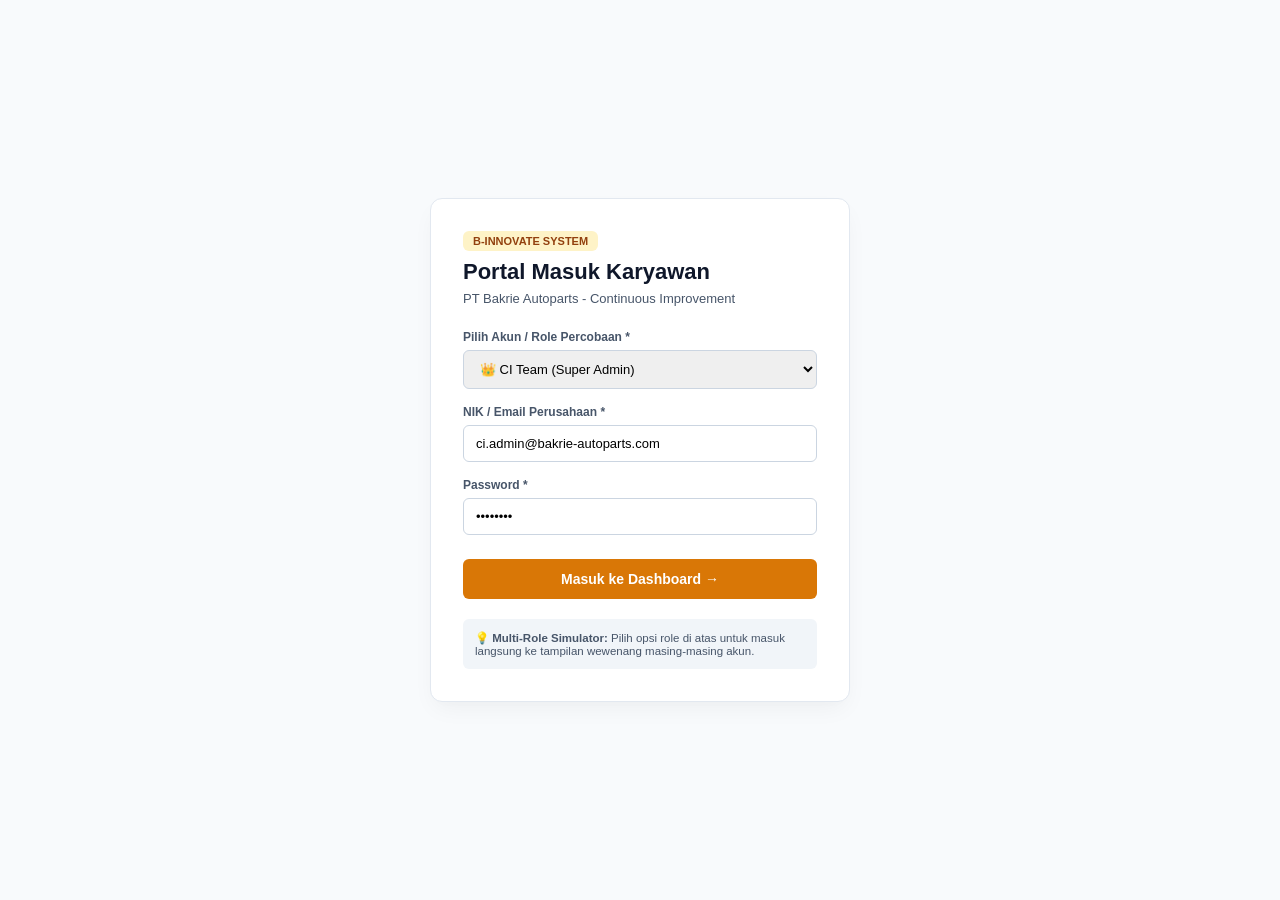
==== login.html @ 6d1c1502 "Rename Login.html to login.html" ====
<!doctype html>
<html lang="id">
  <head>
    <meta charset="UTF-8" />
    <meta name="viewport" content="width=device-width, initial-scale=1.0" />
    <title>Login - B-INNOVATE PT Bakrie Autoparts</title>
    <style>
      :root {
        --primary: #d97706;
        --primary-hover: #b45309;
        --dark: #0f172a;
        --slate: #475569;
        --line: #e2e8f0;
        --bg: #f8fafc;
      }
      * {
        box-sizing: border-box;
        font-family:
          -apple-system, BlinkMacSystemFont, "Segoe UI", Roboto, sans-serif;
      }
      body {
        margin: 0;
        background: var(--bg);
        display: flex;
        align-items: center;
        justify-content: center;
        min-height: 100vh;
      }
      .login-card {
        background: #ffffff;
        width: 100%;
        max-width: 420px;
        padding: 32px;
        border-radius: 12px;
        box-shadow:
          0 10px 25px -5px rgba(0, 0, 0, 0.05),
          0 8px 10px -6px rgba(0, 0, 0, 0.01);
        border: 1px solid var(--line);
      }
      .logo-badge {
        display: inline-block;
        background: #fef3c7;
        color: #92400e;
        padding: 4px 10px;
        border-radius: 6px;
        font-size: 11px;
        font-weight: 700;
        margin-bottom: 8px;
      }
      h2 {
        margin: 0 0 6px 0;
        color: var(--dark);
        font-size: 22px;
      }
      .sub {
        color: var(--slate);
        font-size: 13px;
        margin-bottom: 24px;
      }
      .field {
        margin-bottom: 16px;
        display: flex;
        flex-direction: column;
        gap: 6px;
      }
      label {
        font-size: 12px;
        font-weight: 600;
        color: var(--slate);
      }
      input,
      select {
        width: 100%;
        padding: 10px 12px;
        border: 1px solid #cbd5e1;
        border-radius: 6px;
        font-size: 13px;
        outline: none;
      }
      input:focus,
      select:focus {
        border-color: var(--primary);
        ring: 2px solid #fde68a;
      }
      button.btn-submit {
        width: 100%;
        padding: 12px;
        background: var(--primary);
        color: white;
        border: none;
        border-radius: 6px;
        font-size: 14px;
        font-weight: 600;
        cursor: pointer;
        margin-top: 8px;
        transition: background 0.2s;
      }
      button.btn-submit:hover {
        background: var(--primary-hover);
      }
      .helper-box {
        margin-top: 20px;
        padding: 12px;
        background: #f1f5f9;
        border-radius: 6px;
        font-size: 11.5px;
        color: #475569;
      }
    </style>
  </head>
  <body>
    <div class="login-card">
      <div class="logo-badge">B-INNOVATE SYSTEM</div>
      <h2>Portal Masuk Karyawan</h2>
      <div class="sub">PT Bakrie Autoparts - Continuous Improvement</div>

      <form onsubmit="handleLogin(event)">
        <div class="field">
          <label>Pilih Akun / Role Percobaan *</label>
          <select id="loginRole" required onchange="autoFillCredential()">
            <option value="CI_TEAM">👑 CI Team (Super Admin)</option>
            <option value="PIC">✍️ PIC / Team Leader (Operational)</option>
            <option value="FASILITATOR">
              🧭 Fasilitator Lapangan (Operational)
            </option>
            <option value="MANAGER">👔 Department Manager (Operational)</option>
            <option value="FINANCE">
              💰 Finance Verifier (Financial Directorate)
            </option>
            <option value="MGR_RISK">🛡️ Head of Risk &amp; Compliance</option>
          </select>
        </div>

        <div class="field">
          <label>NIK / Email Perusahaan *</label>
          <input
            type="text"
            id="loginUser"
            value="ci.admin@bakrie-autoparts.com"
            required
          />
        </div>

        <div class="field">
          <label>Password *</label>
          <input type="password" id="loginPass" value="••••••••" required />
        </div>

        <button type="submit" class="btn-submit">
          Masuk ke Dashboard &rarr;
        </button>
      </form>

      <div class="helper-box">
        💡 <b>Multi-Role Simulator:</b> Pilih opsi role di atas untuk masuk
        langsung ke tampilan wewenang masing-masing akun.
      </div>
    </div>

    <script>
      function autoFillCredential() {
        const role = document.getElementById("loginRole").value;
        const userEl = document.getElementById("loginUser");
        const credMap = {
          CI_TEAM: "ci.admin@bakrie-autoparts.com",
          PIC: "pic.operational@bakrie-autoparts.com",
          FASILITATOR: "fasilitator.ops@bakrie-autoparts.com",
          MANAGER: "manager.ops@bakrie-autoparts.com",
          FINANCE: "finance.verifier@bakrie-autoparts.com",
          MGR_RISK: "risk.head@bakrie-autoparts.com",
        };
        userEl.value = credMap[role] || "user@bakrie-autoparts.com";
      }

      function handleLogin(e) {
        e.preventDefault();
        const selectedRole = document.getElementById("loginRole").value;
        // Simpan session pengguna ke browser
        localStorage.setItem("binnovate_user_role", selectedRole);
        // Alihkan ke halaman dashboard utama
        window.location.href = "index.html";
      }
    </script>
  </body>
</html>
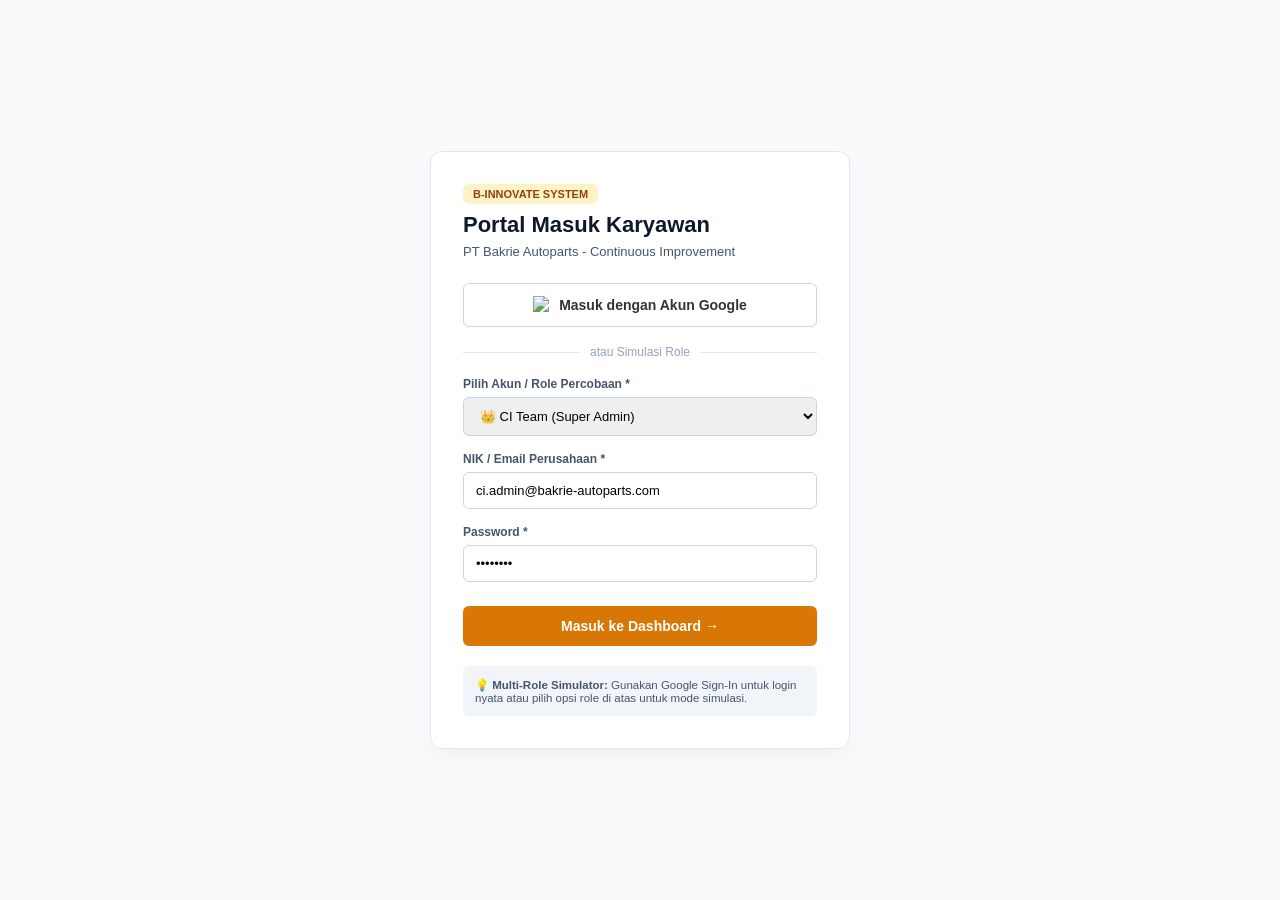
==== commit 4f7f67a4: "Update login.html" ====
--- a/login.html
+++ b/login.html
@@ -15,8 +15,7 @@
       }
       * {
         box-sizing: border-box;
-        font-family:
-          -apple-system, BlinkMacSystemFont, "Segoe UI", Roboto, sans-serif;
+        font-family: -apple-system, BlinkMacSystemFont, "Segoe UI", Roboto, sans-serif;
       }
       body {
         margin: 0;
@@ -32,9 +31,7 @@
         max-width: 420px;
         padding: 32px;
         border-radius: 12px;
-        box-shadow:
-          0 10px 25px -5px rgba(0, 0, 0, 0.05),
-          0 8px 10px -6px rgba(0, 0, 0, 0.01);
+        box-shadow: 0 10px 25px -5px rgba(0, 0, 0, 0.05), 0 8px 10px -6px rgba(0, 0, 0, 0.01);
         border: 1px solid var(--line);
       }
       .logo-badge {
@@ -68,8 +65,7 @@
         font-weight: 600;
         color: var(--slate);
       }
-      input,
-      select {
+      input, select {
         width: 100%;
         padding: 10px 12px;
         border: 1px solid #cbd5e1;
@@ -77,10 +73,8 @@
         font-size: 13px;
         outline: none;
       }
-      input:focus,
-      select:focus {
+      input:focus, select:focus {
         border-color: var(--primary);
-        ring: 2px solid #fde68a;
       }
       button.btn-submit {
         width: 100%;
@@ -97,6 +91,41 @@
       }
       button.btn-submit:hover {
         background: var(--primary-hover);
+      }
+      button.btn-google {
+        width: 100%;
+        padding: 12px;
+        background: #ffffff;
+        color: #333333;
+        border: 1px solid #cbd5e1;
+        border-radius: 6px;
+        font-size: 14px;
+        font-weight: 600;
+        cursor: pointer;
+        margin-top: 12px;
+        display: flex;
+        align-items: center;
+        justify-content: center;
+        gap: 8px;
+      }
+      button.btn-google:hover {
+        background: #f8fafc;
+      }
+      .divider {
+        display: flex;
+        align-items: center;
+        text-align: center;
+        margin: 18px 0;
+        color: #94a3b8;
+        font-size: 12px;
+      }
+      .divider::before, .divider::after {
+        content: '';
+        flex: 1;
+        border-bottom: 1px solid #e2e8f0;
+      }
+      .divider span {
+        padding: 0 10px;
       }
       .helper-box {
         margin-top: 20px;
@@ -114,31 +143,30 @@
       <h2>Portal Masuk Karyawan</h2>
       <div class="sub">PT Bakrie Autoparts - Continuous Improvement</div>
 
+      <!-- Tombol Google Login -->
+      <button type="button" class="btn-google" onclick="loginWithGoogle()">
+        <img src="https://www.gstatic.com/firebasejs/ui/2.0.0/images/auth/google.svg" width="18" height="18" alt="Google">
+        Masuk dengan Akun Google
+      </button>
+
+      <div class="divider"><span>atau Simulasi Role</span></div>
+
       <form onsubmit="handleLogin(event)">
         <div class="field">
           <label>Pilih Akun / Role Percobaan *</label>
           <select id="loginRole" required onchange="autoFillCredential()">
             <option value="CI_TEAM">👑 CI Team (Super Admin)</option>
             <option value="PIC">✍️ PIC / Team Leader (Operational)</option>
-            <option value="FASILITATOR">
-              🧭 Fasilitator Lapangan (Operational)
-            </option>
+            <option value="FASILITATOR">🧭 Fasilitator Lapangan (Operational)</option>
             <option value="MANAGER">👔 Department Manager (Operational)</option>
-            <option value="FINANCE">
-              💰 Finance Verifier (Financial Directorate)
-            </option>
+            <option value="FINANCE">💰 Finance Verifier (Financial Directorate)</option>
             <option value="MGR_RISK">🛡️ Head of Risk &amp; Compliance</option>
           </select>
         </div>
 
         <div class="field">
           <label>NIK / Email Perusahaan *</label>
-          <input
-            type="text"
-            id="loginUser"
-            value="ci.admin@bakrie-autoparts.com"
-            required
-          />
+          <input type="text" id="loginUser" value="ci.admin@bakrie-autoparts.com" required />
         </div>
 
         <div class="field">
@@ -152,12 +180,41 @@
       </form>
 
       <div class="helper-box">
-        💡 <b>Multi-Role Simulator:</b> Pilih opsi role di atas untuk masuk
-        langsung ke tampilan wewenang masing-masing akun.
+        💡 <b>Multi-Role Simulator:</b> Gunakan Google Sign-In untuk login nyata atau pilih opsi role di atas untuk mode simulasi.
       </div>
     </div>
 
+    <!-- Firebase SDK (Compat Version) -->
+    <script src="https://www.gstatic.com/firebasejs/10.8.0/firebase-app-compat.js"></script>
+    <script src="https://www.gstatic.com/firebasejs/10.8.0/firebase-auth-compat.js"></script>
+
     <script>
+      // 1. Konfigurasi Firebase (Sesuaikan dengan data dari Firebase Console)
+      const firebaseConfig = {
+        apiKey: "API_KEY_KAMU",
+        authDomain: "monitoring-ci-e12ca.firebaseapp.com",
+        projectId: "monitoring-ci-e12ca",
+        storageBucket: "monitoring-ci-e12ca.appspot.com",
+        messagingSenderId: "SENDER_ID_KAMU",
+        appId: "APP_ID_KAMU"
+      };
+
+      firebase.initializeApp(firebaseConfig);
+      const auth = firebase.auth();
+
+      // 2. Fungsi Login via Google
+      function loginWithGoogle() {
+        const provider = new firebase.auth.GoogleAuthProvider();
+        auth.signInWithPopup(provider)
+          .then((result) => {
+            localStorage.setItem("binnovate_user_role", "PIC"); // Default role
+            window.location.href = "index.html";
+          })
+          .catch((error) => {
+            alert("Gagal Login Google: " + error.message);
+          });
+      }
+
       function autoFillCredential() {
         const role = document.getElementById("loginRole").value;
         const userEl = document.getElementById("loginUser");
@@ -175,9 +232,7 @@
       function handleLogin(e) {
         e.preventDefault();
         const selectedRole = document.getElementById("loginRole").value;
-        // Simpan session pengguna ke browser
         localStorage.setItem("binnovate_user_role", selectedRole);
-        // Alihkan ke halaman dashboard utama
         window.location.href = "index.html";
       }
     </script>
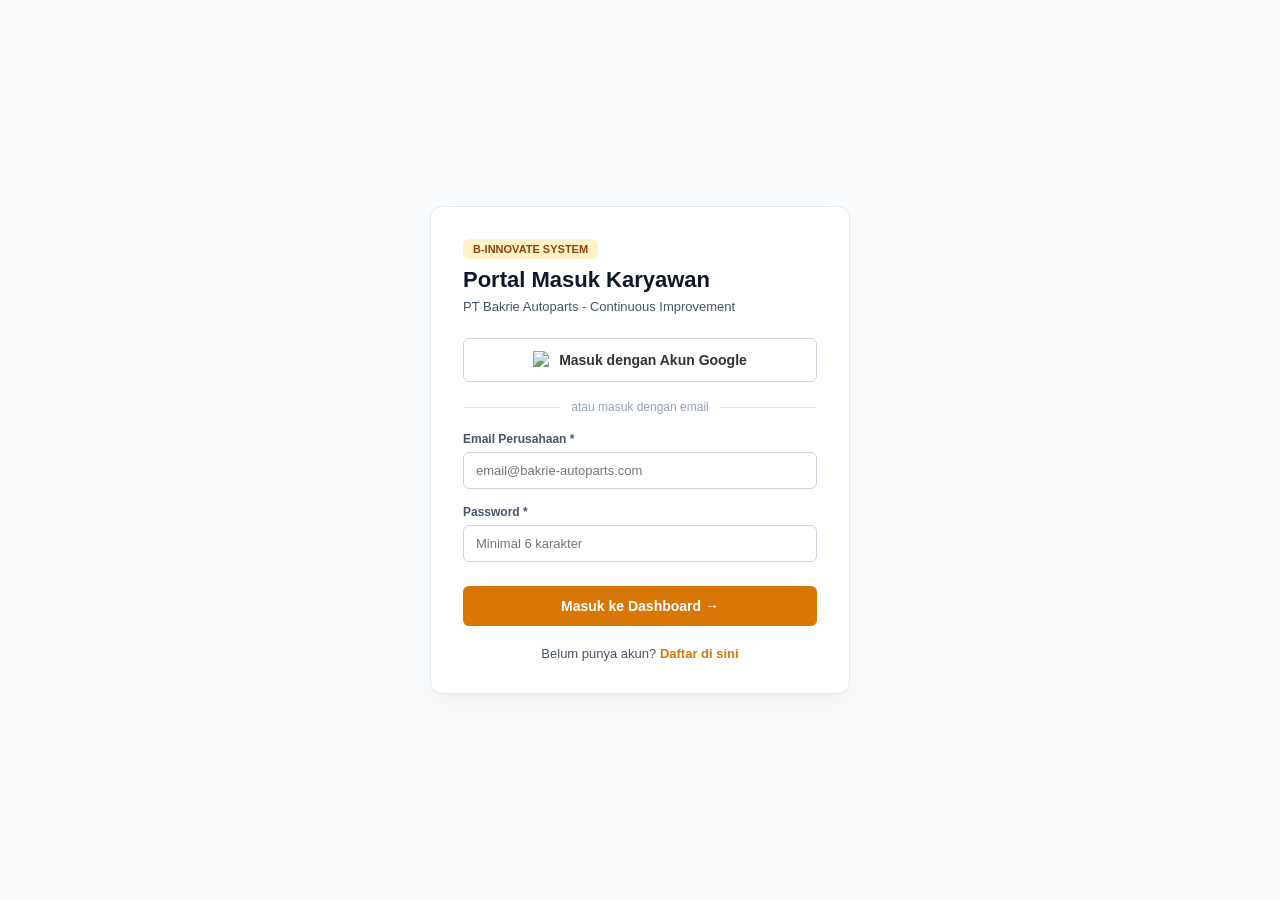
==== commit 0f22f8e6: "Update login.html" ====
--- a/login.html
+++ b/login.html
@@ -13,228 +13,172 @@
         --line: #e2e8f0;
         --bg: #f8fafc;
       }
-      * {
-        box-sizing: border-box;
-        font-family: -apple-system, BlinkMacSystemFont, "Segoe UI", Roboto, sans-serif;
-      }
-      body {
-        margin: 0;
-        background: var(--bg);
-        display: flex;
-        align-items: center;
-        justify-content: center;
-        min-height: 100vh;
-      }
-      .login-card {
-        background: #ffffff;
-        width: 100%;
-        max-width: 420px;
-        padding: 32px;
-        border-radius: 12px;
-        box-shadow: 0 10px 25px -5px rgba(0, 0, 0, 0.05), 0 8px 10px -6px rgba(0, 0, 0, 0.01);
-        border: 1px solid var(--line);
-      }
-      .logo-badge {
-        display: inline-block;
-        background: #fef3c7;
-        color: #92400e;
-        padding: 4px 10px;
-        border-radius: 6px;
-        font-size: 11px;
-        font-weight: 700;
-        margin-bottom: 8px;
-      }
-      h2 {
-        margin: 0 0 6px 0;
-        color: var(--dark);
-        font-size: 22px;
-      }
-      .sub {
-        color: var(--slate);
-        font-size: 13px;
-        margin-bottom: 24px;
-      }
-      .field {
-        margin-bottom: 16px;
-        display: flex;
-        flex-direction: column;
-        gap: 6px;
-      }
-      label {
-        font-size: 12px;
-        font-weight: 600;
-        color: var(--slate);
-      }
-      input, select {
-        width: 100%;
-        padding: 10px 12px;
-        border: 1px solid #cbd5e1;
-        border-radius: 6px;
-        font-size: 13px;
-        outline: none;
-      }
-      input:focus, select:focus {
-        border-color: var(--primary);
-      }
-      button.btn-submit {
-        width: 100%;
-        padding: 12px;
-        background: var(--primary);
-        color: white;
-        border: none;
-        border-radius: 6px;
-        font-size: 14px;
-        font-weight: 600;
-        cursor: pointer;
-        margin-top: 8px;
-        transition: background 0.2s;
-      }
-      button.btn-submit:hover {
-        background: var(--primary-hover);
-      }
-      button.btn-google {
-        width: 100%;
-        padding: 12px;
-        background: #ffffff;
-        color: #333333;
-        border: 1px solid #cbd5e1;
-        border-radius: 6px;
-        font-size: 14px;
-        font-weight: 600;
-        cursor: pointer;
-        margin-top: 12px;
-        display: flex;
-        align-items: center;
-        justify-content: center;
-        gap: 8px;
-      }
-      button.btn-google:hover {
-        background: #f8fafc;
-      }
-      .divider {
-        display: flex;
-        align-items: center;
-        text-align: center;
-        margin: 18px 0;
-        color: #94a3b8;
-        font-size: 12px;
-      }
-      .divider::before, .divider::after {
-        content: '';
-        flex: 1;
-        border-bottom: 1px solid #e2e8f0;
-      }
-      .divider span {
-        padding: 0 10px;
-      }
-      .helper-box {
-        margin-top: 20px;
-        padding: 12px;
-        background: #f1f5f9;
-        border-radius: 6px;
-        font-size: 11.5px;
-        color: #475569;
-      }
+      * { box-sizing: border-box; font-family: -apple-system, BlinkMacSystemFont, "Segoe UI", Roboto, sans-serif; }
+      body { margin: 0; background: var(--bg); display: flex; align-items: center; justify-content: center; min-height: 100vh; }
+      .login-card { background: #ffffff; width: 100%; max-width: 420px; padding: 32px; border-radius: 12px; box-shadow: 0 10px 25px -5px rgba(0, 0, 0, 0.05); border: 1px solid var(--line); }
+      .logo-badge { display: inline-block; background: #fef3c7; color: #92400e; padding: 4px 10px; border-radius: 6px; font-size: 11px; font-weight: 700; margin-bottom: 8px; }
+      h2 { margin: 0 0 6px 0; color: var(--dark); font-size: 22px; }
+      .sub { color: var(--slate); font-size: 13px; margin-bottom: 24px; }
+      .field { margin-bottom: 16px; display: flex; flex-direction: column; gap: 6px; }
+      label { font-size: 12px; font-weight: 600; color: var(--slate); }
+      input, select { width: 100%; padding: 10px 12px; border: 1px solid #cbd5e1; border-radius: 6px; font-size: 13px; outline: none; }
+      input:focus, select:focus { border-color: var(--primary); }
+      button.btn-submit { width: 100%; padding: 12px; background: var(--primary); color: white; border: none; border-radius: 6px; font-size: 14px; font-weight: 600; cursor: pointer; margin-top: 8px; transition: background 0.2s; }
+      button.btn-submit:hover { background: var(--primary-hover); }
+      button.btn-google { width: 100%; padding: 12px; background: #ffffff; color: #333333; border: 1px solid #cbd5e1; border-radius: 6px; font-size: 14px; font-weight: 600; cursor: pointer; margin-top: 12px; display: flex; align-items: center; justify-content: center; gap: 8px; }
+      button.btn-google:hover { background: #f8fafc; }
+      .divider { display: flex; align-items: center; text-align: center; margin: 18px 0; color: #94a3b8; font-size: 12px; }
+      .divider::before, .divider::after { content: ''; flex: 1; border-bottom: 1px solid #e2e8f0; }
+      .divider span { padding: 0 10px; }
+      .toggle-mode { text-align: center; margin-top: 20px; font-size: 13px; color: var(--slate); }
+      .toggle-mode a { color: var(--primary); font-weight: 600; text-decoration: none; cursor: pointer; }
+      .toggle-mode a:hover { text-decoration: underline; }
     </style>
   </head>
   <body>
     <div class="login-card">
       <div class="logo-badge">B-INNOVATE SYSTEM</div>
-      <h2>Portal Masuk Karyawan</h2>
+      <h2 id="formTitle">Portal Masuk Karyawan</h2>
       <div class="sub">PT Bakrie Autoparts - Continuous Improvement</div>
 
-      <!-- Tombol Google Login -->
       <button type="button" class="btn-google" onclick="loginWithGoogle()">
         <img src="https://www.gstatic.com/firebasejs/ui/2.0.0/images/auth/google.svg" width="18" height="18" alt="Google">
         Masuk dengan Akun Google
       </button>
 
-      <div class="divider"><span>atau Simulasi Role</span></div>
+      <div class="divider"><span id="dividerText">atau masuk dengan email</span></div>
 
-      <form onsubmit="handleLogin(event)">
-        <div class="field">
-          <label>Pilih Akun / Role Percobaan *</label>
-          <select id="loginRole" required onchange="autoFillCredential()">
-            <option value="CI_TEAM">👑 CI Team (Super Admin)</option>
+      <form onsubmit="handleAuth(event)">
+        <!-- Field Pilih Role (Hanya Muncul Saat Mode Register) -->
+        <div class="field" id="roleField" style="display: none;">
+          <label>Posisi / Wewenang Anda *</label>
+          <select id="userRole">
             <option value="PIC">✍️ PIC / Team Leader (Operational)</option>
-            <option value="FASILITATOR">🧭 Fasilitator Lapangan (Operational)</option>
-            <option value="MANAGER">👔 Department Manager (Operational)</option>
-            <option value="FINANCE">💰 Finance Verifier (Financial Directorate)</option>
+            <option value="FASILITATOR">🧭 Fasilitator Lapangan</option>
+            <option value="MANAGER">👔 Department Manager</option>
+            <option value="FINANCE">💰 Finance Verifier</option>
             <option value="MGR_RISK">🛡️ Head of Risk &amp; Compliance</option>
+            <option value="CI_TEAM">👑 CI Team (Admin)</option>
           </select>
         </div>
 
         <div class="field">
-          <label>NIK / Email Perusahaan *</label>
-          <input type="text" id="loginUser" value="ci.admin@bakrie-autoparts.com" required />
+          <label>Email Perusahaan *</label>
+          <input type="email" id="email" placeholder="email@bakrie-autoparts.com" required />
         </div>
 
         <div class="field">
           <label>Password *</label>
-          <input type="password" id="loginPass" value="••••••••" required />
+          <input type="password" id="password" placeholder="Minimal 6 karakter" required minlength="6" />
         </div>
 
-        <button type="submit" class="btn-submit">
+        <button type="submit" class="btn-submit" id="submitBtn">
           Masuk ke Dashboard &rarr;
         </button>
       </form>
 
-      <div class="helper-box">
-        💡 <b>Multi-Role Simulator:</b> Gunakan Google Sign-In untuk login nyata atau pilih opsi role di atas untuk mode simulasi.
+      <div class="toggle-mode">
+        <span id="toggleText">Belum punya akun?</span> 
+        <a onclick="toggleFormMode()" id="toggleLink">Daftar di sini</a>
       </div>
     </div>
 
-    <!-- Firebase SDK (Compat Version) -->
+    <!-- Firebase SDK -->
     <script src="https://www.gstatic.com/firebasejs/10.8.0/firebase-app-compat.js"></script>
     <script src="https://www.gstatic.com/firebasejs/10.8.0/firebase-auth-compat.js"></script>
 
     <script>
-      // 1. Konfigurasi Firebase (Sesuaikan dengan data dari Firebase Console)
+      // 📍 MASUKKAN KODE FIREBASE DARI GAMBAR TERAKHIR KAMU DI SINI 📍
       const firebaseConfig = {
-        apiKey: "API_KEY_KAMU",
+        apiKey: "AIzaSyA2XzMogtbxIOf1IGF_3ufb8BWryr8xSek",
         authDomain: "monitoring-ci-e12ca.firebaseapp.com",
         projectId: "monitoring-ci-e12ca",
-        storageBucket: "monitoring-ci-e12ca.appspot.com",
-        messagingSenderId: "SENDER_ID_KAMU",
-        appId: "APP_ID_KAMU"
+        storageBucket: "monitoring-ci-e12ca.firebasestorage.app",
+        messagingSenderId: "884090638769",
+        appId: "1:884090638769:web:ebba5e7dd5812b2d512d90",
+        measurementId: "G-MQE4E3S4TY"
       };
 
       firebase.initializeApp(firebaseConfig);
       const auth = firebase.auth();
 
-      // 2. Fungsi Login via Google
+      // ================= LOGIKA FORM TAMPILAN =================
+      let isLoginMode = true; // Defaultnya adalah mode Login
+
+      function toggleFormMode() {
+        isLoginMode = !isLoginMode;
+        const roleField = document.getElementById("roleField");
+        
+        if (isLoginMode) {
+          // Tampilan Mode Login
+          document.getElementById("formTitle").innerText = "Portal Masuk Karyawan";
+          document.getElementById("dividerText").innerText = "atau masuk dengan email";
+          document.getElementById("submitBtn").innerHTML = "Masuk ke Dashboard &rarr;";
+          document.getElementById("toggleText").innerText = "Belum punya akun?";
+          document.getElementById("toggleLink").innerText = "Daftar di sini";
+          roleField.style.display = "none";
+        } else {
+          // Tampilan Mode Register
+          document.getElementById("formTitle").innerText = "Pendaftaran Akun Baru";
+          document.getElementById("dividerText").innerText = "daftar akun manual";
+          document.getElementById("submitBtn").innerHTML = "Buat Akun Sekarang";
+          document.getElementById("toggleText").innerText = "Sudah punya akun?";
+          document.getElementById("toggleLink").innerText = "Masuk di sini";
+          roleField.style.display = "flex"; // Munculkan pilihan role
+        }
+      }
+
+      // ================= LOGIKA AUTENTIKASI FIREBASE =================
+      function handleAuth(e) {
+        e.preventDefault();
+        const email = document.getElementById("email").value;
+        const password = document.getElementById("password").value;
+
+        if (isLoginMode) {
+          // PROSES LOGIN
+          auth.signInWithEmailAndPassword(email, password)
+            .then((userCredential) => {
+              // Ambil role dari penyimpanan browser saat dia daftar sebelumnya
+              const savedRole = localStorage.getItem("role_" + email) || "PIC"; 
+              localStorage.setItem("binnovate_user_role", savedRole);
+              window.location.href = "index.html";
+            })
+            .catch((error) => {
+              alert("Gagal Login: Email atau Password salah.");
+            });
+
+        } else {
+          // PROSES REGISTER (BUAT AKUN)
+          const role = document.getElementById("userRole").value;
+          
+          auth.createUserWithEmailAndPassword(email, password)
+            .then((userCredential) => {
+              // Simpan role ke memori agar sistem tahu wewenangnya saat dia login
+              localStorage.setItem("role_" + email, role);
+              localStorage.setItem("binnovate_user_role", role);
+              alert("Akun berhasil didaftarkan! Mengarahkan ke Dashboard...");
+              window.location.href = "index.html";
+            })
+            .catch((error) => {
+              alert("Gagal Daftar: " + error.message);
+            });
+        }
+      }
+
+      // LOGIN GOOGLE
       function loginWithGoogle() {
         const provider = new firebase.auth.GoogleAuthProvider();
         auth.signInWithPopup(provider)
           .then((result) => {
-            localStorage.setItem("binnovate_user_role", "PIC"); // Default role
+            const email = result.user.email;
+            const savedRole = localStorage.getItem("role_" + email) || "PIC"; // Default PIC jika belum pernah daftar manual
+            localStorage.setItem("binnovate_user_role", savedRole);
             window.location.href = "index.html";
           })
           .catch((error) => {
             alert("Gagal Login Google: " + error.message);
           });
       }
-
-      function autoFillCredential() {
-        const role = document.getElementById("loginRole").value;
-        const userEl = document.getElementById("loginUser");
-        const credMap = {
-          CI_TEAM: "ci.admin@bakrie-autoparts.com",
-          PIC: "pic.operational@bakrie-autoparts.com",
-          FASILITATOR: "fasilitator.ops@bakrie-autoparts.com",
-          MANAGER: "manager.ops@bakrie-autoparts.com",
-          FINANCE: "finance.verifier@bakrie-autoparts.com",
-          MGR_RISK: "risk.head@bakrie-autoparts.com",
-        };
-        userEl.value = credMap[role] || "user@bakrie-autoparts.com";
-      }
-
-      function handleLogin(e) {
-        e.preventDefault();
-        const selectedRole = document.getElementById("loginRole").value;
-        localStorage.setItem("binnovate_user_role", selectedRole);
-        window.location.href = "index.html";
-      }
     </script>
   </body>
 </html>
